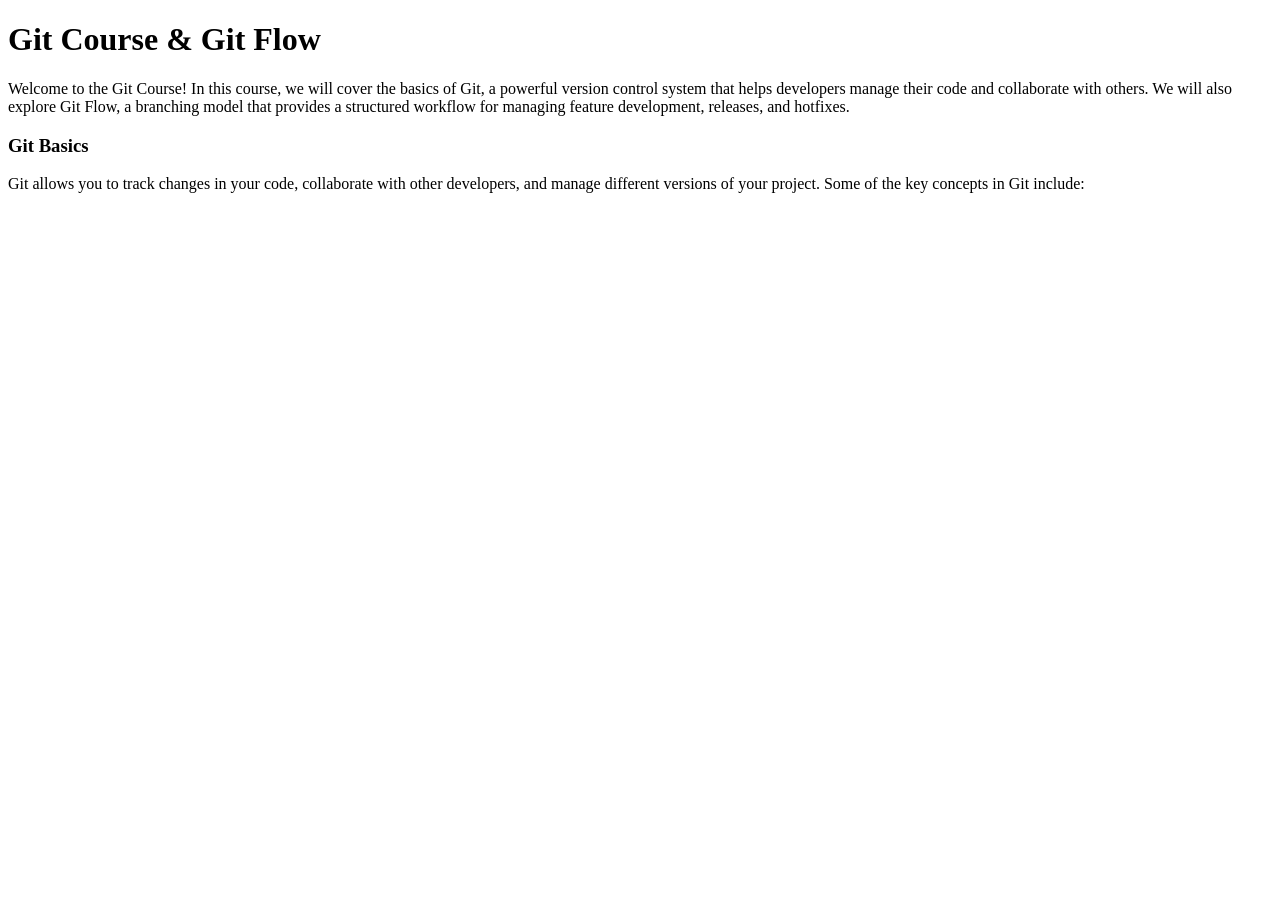
==== index.html @ f0a2d58e "modifiy index.html" ====
<!DOCTYPE html>
<html lang="en">
<head>
    <meta charset="UTF-8">
    <meta name="viewport" content="width=device-width, initial-scale=1.0">
    <title>Git Course & Git Flow</title>
</head>
<body>
    <h1>Git Course & Git Flow</h1>
    <p>Welcome to the Git Course! In this course, we will cover the basics of Git, a powerful version control system that helps developers manage their code and collaborate with others. We will also explore Git Flow, a branching model that provides a structured workflow for managing feature development, releases, and hotfixes.</p>
    <h3>Git Basics</h3>
    <p>Git allows you to track changes in your code, collaborate with other developers, and manage different versions of your project. Some of the key concepts in Git include:</p>
</body>
</html>
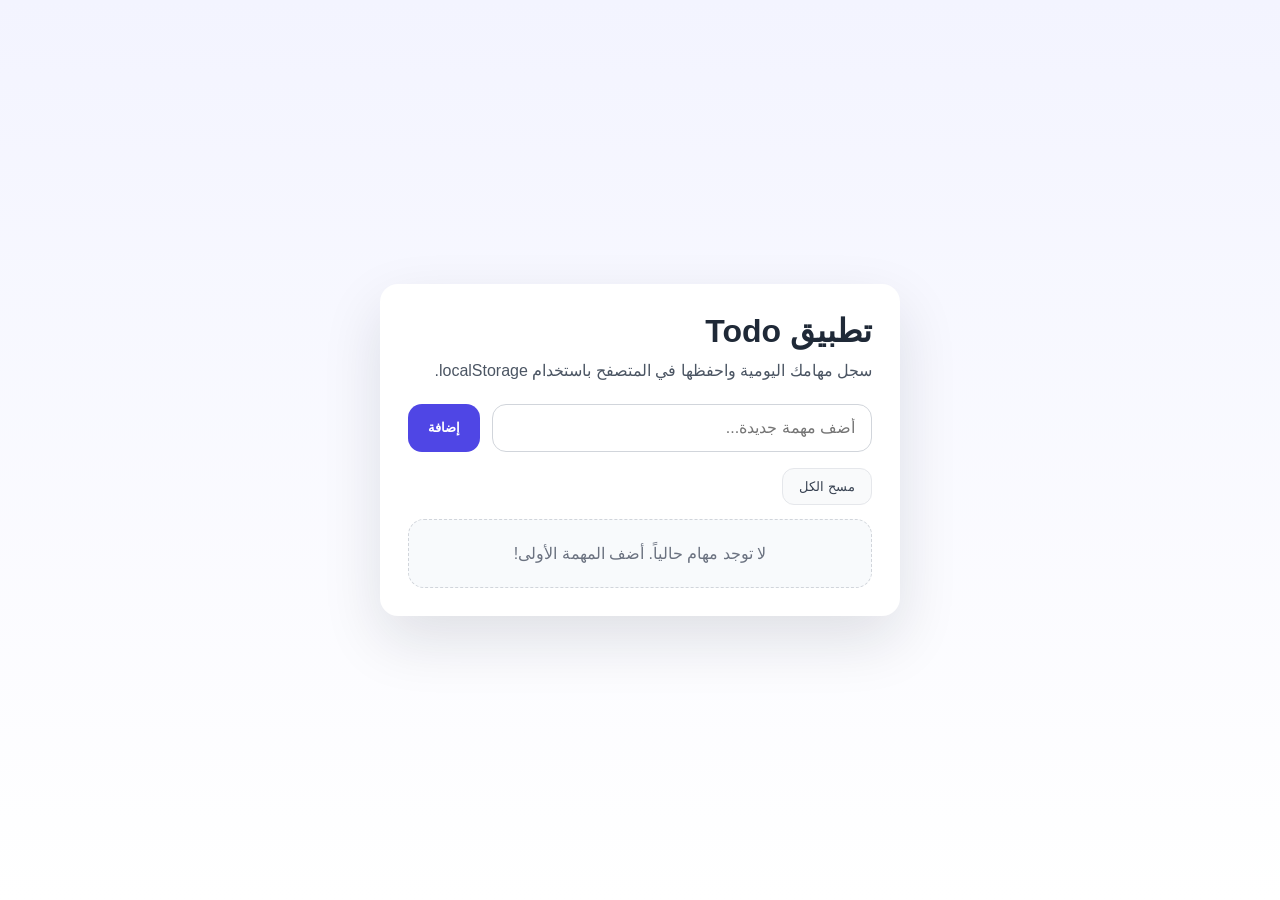
==== commit 7549ea15: "to do app" ====
--- a/index.html
+++ b/index.html
@@ -1,14 +1,34 @@
 <!DOCTYPE html>
-<html lang="en">
+<html lang="ar" dir="rtl">
 <head>
     <meta charset="UTF-8">
     <meta name="viewport" content="width=device-width, initial-scale=1.0">
-    <title>Git Course & Git Flow</title>
+    <title>تطبيق Todo</title>
+    <link rel="stylesheet" href="css/style.css">
 </head>
 <body>
-    <h1>Git Course & Git Flow</h1>
-    <p>Welcome to the Git Course! In this course, we will cover the basics of Git, a powerful version control system that helps developers manage their code and collaborate with others. We will also explore Git Flow, a branching model that provides a structured workflow for managing feature development, releases, and hotfixes.</p>
-    <h3>Git Basics</h3>
-    <p>Git allows you to track changes in your code, collaborate with other developers, and manage different versions of your project. Some of the key concepts in Git include:</p>
+    <div class="todo-app">
+        <header class="app-header">
+            <div>
+                <h1>تطبيق Todo</h1>
+                <p>سجل مهامك اليومية واحفظها في المتصفح باستخدام localStorage.</p>
+            </div>
+        </header>
+
+        <form id="todo-form" class="todo-form">
+            <input id="todo-input" type="text" placeholder="أضف مهمة جديدة..." autocomplete="off">
+            <button type="submit">إضافة</button>
+        </form>
+
+        <div class="todo-controls">
+            <button id="clear-all" type="button">مسح الكل</button>
+        </div>
+
+        <ul id="todo-list" class="todo-list"></ul>
+        <div id="pagination" class="pagination"></div>
+        <p id="empty-state" class="empty-state">لا توجد مهام حالياً. أضف المهمة الأولى!</p>
+    </div>
+
+    <script src="js/script.js"></script>
 </body>
 </html>
--- a/css/style.css
+++ b/css/style.css
@@ -0,0 +1,221 @@
+* {
+    box-sizing: border-box;
+}
+
+body {
+    margin: 0;
+    min-height: 100vh;
+    font-family: "Segoe UI", Tahoma, Geneva, Verdana, sans-serif;
+    background: linear-gradient(180deg, #f3f4ff 0%, #ffffff 100%);
+    color: #1f2937;
+    display: flex;
+    justify-content: center;
+    align-items: center;
+    padding: 24px;
+}
+
+.todo-app {
+    width: min(100%, 520px);
+    background: #ffffff;
+    border-radius: 18px;
+    box-shadow: 0 24px 60px rgba(15, 23, 42, 0.12);
+    padding: 28px;
+}
+
+.app-header h1 {
+    margin: 0 0 8px;
+    font-size: 2rem;
+}
+
+.app-header p {
+    margin: 0;
+    color: #4b5563;
+    line-height: 1.6;
+}
+
+.todo-form {
+    display: flex;
+    gap: 12px;
+    margin: 20px 0 16px;
+}
+
+.todo-form input {
+    flex: 1;
+    padding: 14px 16px;
+    border: 1px solid #d1d5db;
+    border-radius: 14px;
+    font-size: 1rem;
+    outline: none;
+}
+
+.todo-form input:focus {
+    border-color: #6366f1;
+    box-shadow: 0 0 0 4px rgba(99, 102, 241, 0.12);
+}
+
+.todo-form button {
+    padding: 14px 20px;
+    border: none;
+    border-radius: 14px;
+    background: #4f46e5;
+    color: #ffffff;
+    font-weight: 600;
+    cursor: pointer;
+}
+
+.todo-form button:hover {
+    background: #4338ca;
+}
+
+.todo-controls {
+    display: flex;
+    justify-content: flex-start;
+    margin-bottom: 14px;
+}
+
+.todo-controls button {
+    padding: 10px 16px;
+    border: 1px solid #e5e7eb;
+    border-radius: 12px;
+    background: #f9fafb;
+    color: #374151;
+    cursor: pointer;
+}
+
+.todo-controls button:hover {
+    background: #eef2ff;
+}
+
+.todo-list {
+    list-style: none;
+    margin: 0;
+    padding: 0;
+    display: grid;
+    gap: 12px;
+}
+
+.todo-item {
+    display: flex;
+    align-items: center;
+    justify-content: space-between;
+    padding: 16px;
+    background: #f8fafc;
+    border: 1px solid #e5e7eb;
+    border-radius: 16px;
+}
+
+.todo-item.completed {
+    background: #ecfdf5;
+    border-color: #d1fae5;
+}
+
+.todo-item span {
+    flex: 1;
+    margin: 0 12px;
+    word-break: break-word;
+}
+
+.todo-item.completed span {
+    text-decoration: line-through;
+    color: #6b7280;
+}
+
+.todo-content {
+    display: flex;
+    flex-direction: column;
+    gap: 8px;
+    flex: 1;
+    min-width: 0;
+}
+
+.todo-meta {
+    color: #6b7280;
+    font-size: 0.88rem;
+    line-height: 1.4;
+}
+
+.todo-meta span {
+    display: block;
+}
+
+.actions {
+    display: flex;
+    gap: 8px;
+}
+
+.actions button {
+    border: none;
+    padding: 10px 12px;
+    border-radius: 12px;
+    cursor: pointer;
+    font-size: 0.95rem;
+}
+
+.actions button.complete {
+    background: #34d399;
+    color: #ffffff;
+}
+
+.actions button.edit {
+    background: #60a5fa;
+    color: #ffffff;
+}
+
+.actions button.delete {
+    background: #f87171;
+    color: #ffffff;
+}
+
+.empty-state {
+    margin: 0;
+    padding: 24px 16px;
+    text-align: center;
+    color: #6b7280;
+    background: #f8fafc;
+    border: 1px dashed #d1d5db;
+    border-radius: 16px;
+}
+
+.pagination {
+    display: flex;
+    flex-wrap: wrap;
+    gap: 8px;
+    justify-content: center;
+    margin: 16px 0;
+}
+
+.pagination button {
+    min-width: 42px;
+    padding: 10px 12px;
+    border: 1px solid #d1d5db;
+    background: #f9fafb;
+    border-radius: 12px;
+    color: #374151;
+    cursor: pointer;
+}
+
+.pagination button:hover:not(:disabled) {
+    background: #eef2ff;
+}
+
+.pagination button.active {
+    background: #4f46e5;
+    color: #ffffff;
+    border-color: #4f46e5;
+}
+
+.pagination button:disabled {
+    opacity: 0.5;
+    cursor: default;
+}
+
+@media (max-width: 480px) {
+    .todo-form {
+        flex-direction: column;
+    }
+
+    .todo-form button,
+    .todo-controls button {
+        width: 100%;
+    }
+}
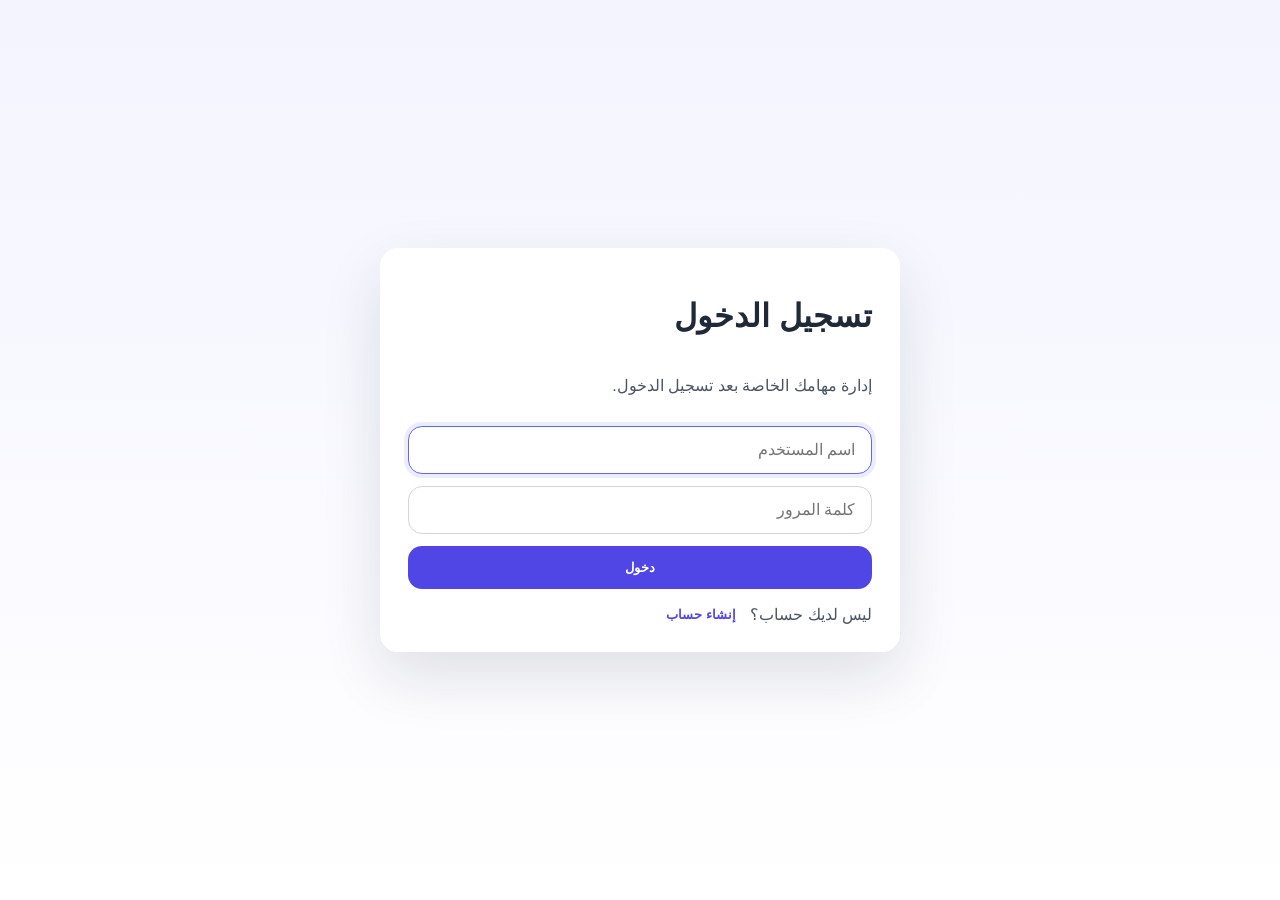
==== commit 69c1f68a: "login system" ====
--- a/index.html
+++ b/index.html
@@ -7,12 +7,29 @@
     <link rel="stylesheet" href="css/style.css">
 </head>
 <body>
-    <div class="todo-app">
+    <div id="auth-section" class="auth-section">
+        <div class="auth-card">
+            <h1 id="auth-title">تسجيل الدخول</h1>
+            <p class="auth-description">إدارة مهامك الخاصة بعد تسجيل الدخول.</p>
+            <form id="auth-form" class="auth-form">
+                <input id="auth-username" type="text" placeholder="اسم المستخدم" autocomplete="username">
+                <input id="auth-password" type="password" placeholder="كلمة المرور" autocomplete="current-password">
+                <button id="auth-submit" type="submit">دخول</button>
+            </form>
+            <p class="auth-footer">
+                <span id="auth-toggle-text">ليس لديك حساب؟</span>
+                <button id="auth-toggle" type="button">إنشاء حساب</button>
+            </p>
+        </div>
+    </div>
+
+    <div id="todo-app" class="todo-app hidden">
         <header class="app-header">
             <div>
                 <h1>تطبيق Todo</h1>
-                <p>سجل مهامك اليومية واحفظها في المتصفح باستخدام localStorage.</p>
+                <p id="welcome-message">سجل مهامك اليومية واحفظها في المتصفح باستخدام localStorage.</p>
             </div>
+            <button id="logout-btn" type="button" class="logout-btn">تسجيل خروج</button>
         </header>
 
         <form id="todo-form" class="todo-form">
--- a/css/style.css
+++ b/css/style.css
@@ -14,12 +14,100 @@
     padding: 24px;
 }
 
+.hidden {
+    display: none !important;
+}
+
+.auth-section,
 .todo-app {
     width: min(100%, 520px);
     background: #ffffff;
     border-radius: 18px;
     box-shadow: 0 24px 60px rgba(15, 23, 42, 0.12);
     padding: 28px;
+}
+
+.auth-card {
+    display: flex;
+    flex-direction: column;
+    gap: 16px;
+}
+
+.auth-form {
+    display: flex;
+    flex-direction: column;
+    gap: 12px;
+    margin-top: 12px;
+}
+
+.auth-form input {
+    padding: 14px 16px;
+    border: 1px solid #d1d5db;
+    border-radius: 14px;
+    font-size: 1rem;
+    outline: none;
+}
+
+.auth-form input:focus {
+    border-color: #6366f1;
+    box-shadow: 0 0 0 4px rgba(99, 102, 241, 0.12);
+}
+
+.auth-form button {
+    padding: 14px 20px;
+    border: none;
+    border-radius: 14px;
+    background: #4f46e5;
+    color: #ffffff;
+    font-weight: 600;
+    cursor: pointer;
+}
+
+.auth-form button:hover {
+    background: #4338ca;
+}
+
+.auth-description {
+    margin: 0;
+    color: #4b5563;
+    line-height: 1.6;
+}
+
+.auth-footer {
+    margin: 0;
+    display: flex;
+    align-items: center;
+    gap: 8px;
+    color: #4b5563;
+}
+
+.auth-footer button {
+    border: none;
+    background: none;
+    color: #4f46e5;
+    font-weight: 700;
+    cursor: pointer;
+}
+
+.todo-app {
+    width: min(100%, 520px);
+    background: #ffffff;
+    border-radius: 18px;
+    box-shadow: 0 24px 60px rgba(15, 23, 42, 0.12);
+    padding: 28px;
+}
+
+.logout-btn {
+    padding: 10px 16px;
+    border: none;
+    border-radius: 14px;
+    background: #ef4444;
+    color: #ffffff;
+    cursor: pointer;
+}
+
+.logout-btn:hover {
+    background: #dc2626;
 }
 
 .app-header h1 {
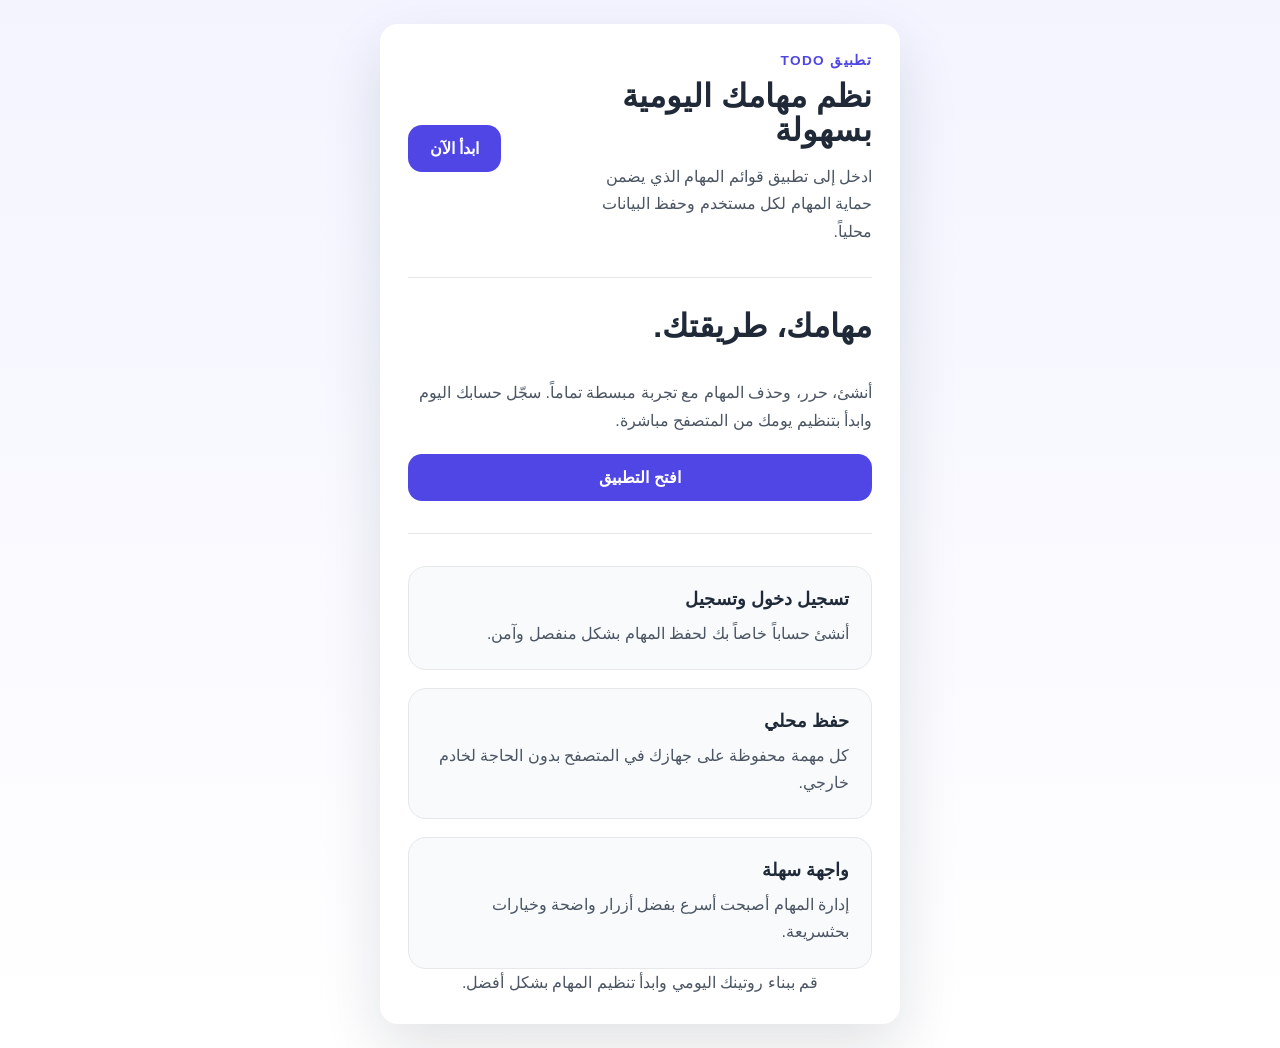
==== commit f34affd8: "simple landing page" ====
--- a/index.html
+++ b/index.html
@@ -3,49 +3,44 @@
 <head>
     <meta charset="UTF-8">
     <meta name="viewport" content="width=device-width, initial-scale=1.0">
-    <title>تطبيق Todo</title>
+    <title>تطبيق Todo - الصفحة الرئيسية</title>
     <link rel="stylesheet" href="css/style.css">
 </head>
 <body>
-    <div id="auth-section" class="auth-section">
-        <div class="auth-card">
-            <h1 id="auth-title">تسجيل الدخول</h1>
-            <p class="auth-description">إدارة مهامك الخاصة بعد تسجيل الدخول.</p>
-            <form id="auth-form" class="auth-form">
-                <input id="auth-username" type="text" placeholder="اسم المستخدم" autocomplete="username">
-                <input id="auth-password" type="password" placeholder="كلمة المرور" autocomplete="current-password">
-                <button id="auth-submit" type="submit">دخول</button>
-            </form>
-            <p class="auth-footer">
-                <span id="auth-toggle-text">ليس لديك حساب؟</span>
-                <button id="auth-toggle" type="button">إنشاء حساب</button>
-            </p>
-        </div>
-    </div>
-
-    <div id="todo-app" class="todo-app hidden">
-        <header class="app-header">
-            <div>
-                <h1>تطبيق Todo</h1>
-                <p id="welcome-message">سجل مهامك اليومية واحفظها في المتصفح باستخدام localStorage.</p>
+    <div class="landing-page">
+        <header class="landing-header">
+            <div class="landing-brand">
+                <p class="eyebrow">تطبيق Todo</p>
+                <h1>نظم مهامك اليومية بسهولة</h1>
+                <p class="landing-intro">ادخل إلى تطبيق قوائم المهام الذي يضمن حماية المهام لكل مستخدم وحفظ البيانات محلياً.</p>
             </div>
-            <button id="logout-btn" type="button" class="logout-btn">تسجيل خروج</button>
+            <a class="landing-link" href="app.html">ابدأ الآن</a>
         </header>
 
-        <form id="todo-form" class="todo-form">
-            <input id="todo-input" type="text" placeholder="أضف مهمة جديدة..." autocomplete="off">
-            <button type="submit">إضافة</button>
-        </form>
+        <section class="hero">
+            <h2>مهامك، طريقتك.</h2>
+            <p>أنشئ، حرر، وحذف المهام مع تجربة مبسطة تماماً. سجّل حسابك اليوم وابدأ بتنظيم يومك من المتصفح مباشرة.</p>
+            <a class="cta-button" href="app.html">افتح التطبيق</a>
+        </section>
 
-        <div class="todo-controls">
-            <button id="clear-all" type="button">مسح الكل</button>
-        </div>
+        <section class="features">
+            <article class="feature">
+                <h3>تسجيل دخول وتسجيل</h3>
+                <p>أنشئ حساباً خاصاً بك لحفظ المهام بشكل منفصل وآمن.</p>
+            </article>
+            <article class="feature">
+                <h3>حفظ محلي</h3>
+                <p>كل مهمة محفوظة على جهازك في المتصفح بدون الحاجة لخادم خارجي.</p>
+            </article>
+            <article class="feature">
+                <h3>واجهة سهلة</h3>
+                <p>إدارة المهام أصبحت أسرع بفضل أزرار واضحة وخيارات بحثسريعة.</p>
+            </article>
+        </section>
 
-        <ul id="todo-list" class="todo-list"></ul>
-        <div id="pagination" class="pagination"></div>
-        <p id="empty-state" class="empty-state">لا توجد مهام حالياً. أضف المهمة الأولى!</p>
+        <footer class="landing-footer">
+            <p>قم ببناء روتينك اليومي وابدأ تنظيم المهام بشكل أفضل.</p>
+        </footer>
     </div>
-
-    <script src="js/script.js"></script>
 </body>
 </html>
--- a/css/style.css
+++ b/css/style.css
@@ -18,6 +18,7 @@
     display: none !important;
 }
 
+.landing-page,
 .auth-section,
 .todo-app {
     width: min(100%, 520px);
@@ -27,6 +28,110 @@
     padding: 28px;
 }
 
+.landing-header {
+    display: flex;
+    align-items: center;
+    justify-content: space-between;
+    gap: 24px;
+    margin-bottom: 32px;
+}
+
+.landing-brand {
+    max-width: 60%;
+}
+
+.eyebrow {
+    margin: 0 0 12px;
+    color: #4f46e5;
+    font-weight: 700;
+    letter-spacing: .1em;
+    text-transform: uppercase;
+    font-size: 0.85rem;
+}
+
+.landing-header h1,
+.hero h2 {
+    margin: 0 0 16px;
+    font-size: clamp(2rem, 2.5vw, 3rem);
+    line-height: 1.05;
+}
+
+.landing-intro,
+.hero p,
+.feature p,
+.landing-footer p {
+    margin: 0;
+    color: #4b5563;
+    line-height: 1.7;
+}
+
+.landing-link,
+.cta-button {
+    display: inline-flex;
+    align-items: center;
+    justify-content: center;
+    padding: 14px 22px;
+    border-radius: 14px;
+    background: #4f46e5;
+    color: #ffffff;
+    text-decoration: none;
+    font-weight: 700;
+    transition: transform 0.2s ease, background 0.2s ease;
+}
+
+.landing-link:hover,
+.cta-button:hover {
+    background: #4338ca;
+    transform: translateY(-1px);
+}
+
+.hero {
+    display: grid;
+    gap: 20px;
+    padding: 32px 0;
+    border-top: 1px solid #e5e7eb;
+    border-bottom: 1px solid #e5e7eb;
+    margin-bottom: 32px;
+}
+
+.features {
+    display: grid;
+    gap: 18px;
+}
+
+.feature {
+    padding: 22px;
+    border-radius: 18px;
+    background: #f8fafc;
+    border: 1px solid #e5e7eb;
+}
+
+.feature h3 {
+    margin: 0 0 10px;
+    font-size: 1.1rem;
+}
+
+.landing-footer {
+    text-align: center;
+    color: #374151;
+}
+
+@media (max-width: 640px) {
+    .landing-header {
+        flex-direction: column;
+        align-items: flex-start;
+    }
+
+    .landing-brand {
+        max-width: 100%;
+    }
+
+    .landing-link,
+    .cta-button {
+        width: 100%;
+    }
+}
+
 .auth-card {
     display: flex;
     flex-direction: column;
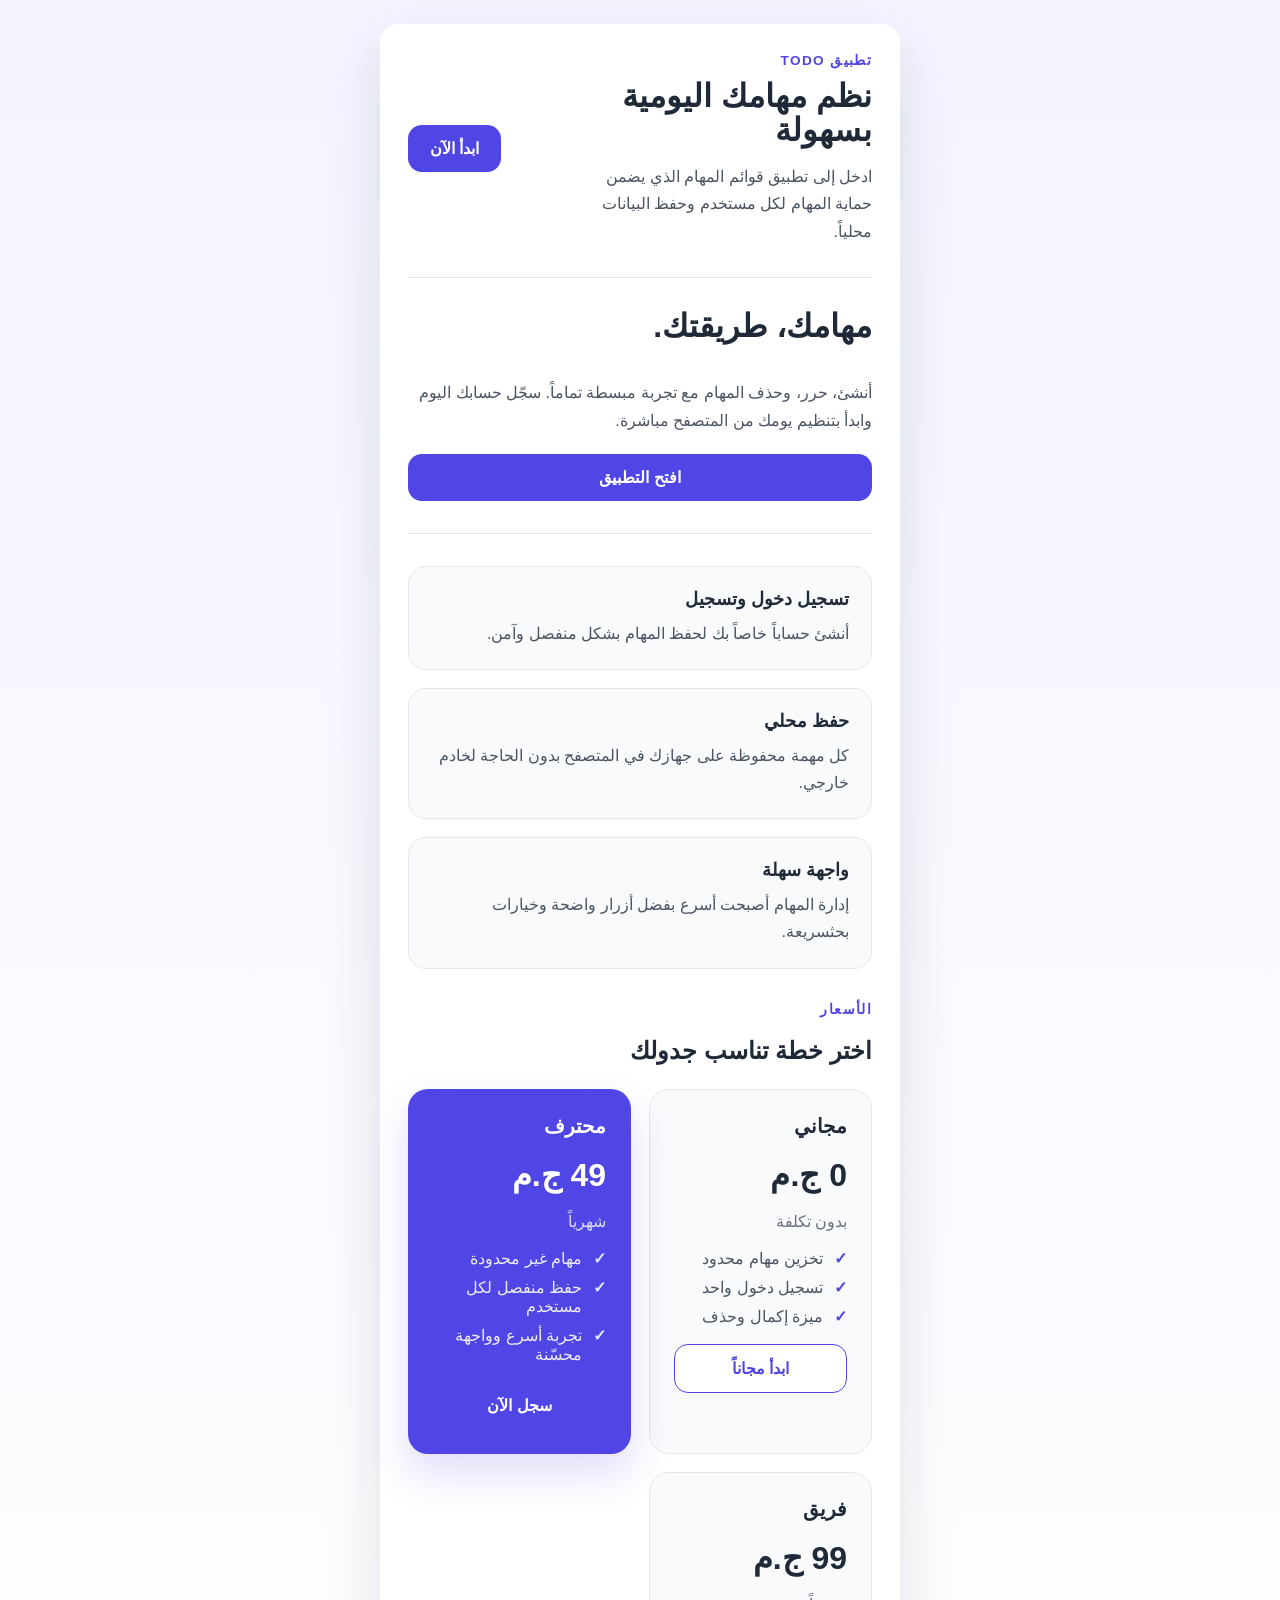
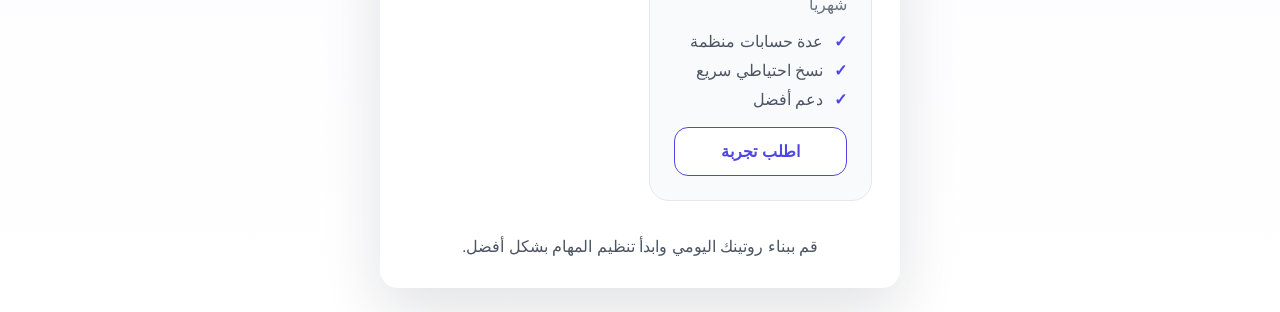
==== commit 1cae4fb0: "pricing table" ====
--- a/index.html
+++ b/index.html
@@ -38,6 +38,48 @@
             </article>
         </section>
 
+        <section class="pricing">
+            <div class="pricing-header">
+                <p class="eyebrow">الأسعار</p>
+                <h2>اختر خطة تناسب جدولك</h2>
+            </div>
+            <div class="pricing-grid">
+                <article class="pricing-card">
+                    <h3>مجاني</h3>
+                    <p class="price">0 ج.م</p>
+                    <p class="price-subtitle">بدون تكلفة</p>
+                    <ul class="price-features">
+                        <li>تخزين مهام محدود</li>
+                        <li>تسجيل دخول واحد</li>
+                        <li>ميزة إكمال وحذف</li>
+                    </ul>
+                    <a class="cta-button outline" href="app.html">ابدأ مجاناً</a>
+                </article>
+                <article class="pricing-card featured">
+                    <h3>محترف</h3>
+                    <p class="price">49 ج.م</p>
+                    <p class="price-subtitle">شهرياً</p>
+                    <ul class="price-features">
+                        <li>مهام غير محدودة</li>
+                        <li>حفظ منفصل لكل مستخدم</li>
+                        <li>تجربة أسرع وواجهة محسّنة</li>
+                    </ul>
+                    <a class="cta-button" href="app.html">سجل الآن</a>
+                </article>
+                <article class="pricing-card">
+                    <h3>فريق</h3>
+                    <p class="price">99 ج.م</p>
+                    <p class="price-subtitle">شهرياً</p>
+                    <ul class="price-features">
+                        <li>عدة حسابات منظمة</li>
+                        <li>نسخ احتياطي سريع</li>
+                        <li>دعم أفضل</li>
+                    </ul>
+                    <a class="cta-button outline" href="app.html">اطلب تجربة</a>
+                </article>
+            </div>
+        </section>
+
         <footer class="landing-footer">
             <p>قم ببناء روتينك اليومي وابدأ تنظيم المهام بشكل أفضل.</p>
         </footer>
--- a/css/style.css
+++ b/css/style.css
@@ -111,6 +111,103 @@
     font-size: 1.1rem;
 }
 
+.pricing {
+    margin: 32px 0;
+}
+
+.pricing-header {
+    margin-bottom: 24px;
+}
+
+.pricing-grid {
+    display: grid;
+    gap: 18px;
+    grid-template-columns: repeat(auto-fit, minmax(180px, 1fr));
+}
+
+.pricing-card {
+    padding: 24px;
+    border-radius: 20px;
+    background: #f8fafc;
+    border: 1px solid #e5e7eb;
+    display: flex;
+    flex-direction: column;
+    gap: 18px;
+}
+
+.pricing-card.featured {
+    background: #4f46e5;
+    color: #ffffff;
+    border-color: transparent;
+    box-shadow: 0 20px 40px rgba(79, 70, 229, 0.18);
+}
+
+.pricing-card.featured .price-features li {
+    color: rgba(255, 255, 255, 0.9);
+}
+
+.pricing-card h3 {
+    margin: 0;
+    font-size: 1.25rem;
+}
+
+.price {
+    margin: 0;
+    font-size: 2rem;
+    font-weight: 700;
+}
+
+.price-subtitle {
+    margin: 0;
+    color: #6b7280;
+}
+
+.pricing-card.featured .price-subtitle {
+    color: rgba(255, 255, 255, 0.8);
+}
+
+.price-features {
+    list-style: none;
+    padding: 0;
+    margin: 0;
+    display: grid;
+    gap: 10px;
+    color: #4b5563;
+}
+
+.pricing-card.featured .price-features {
+    color: rgba(255, 255, 255, 0.9);
+}
+
+.price-features li {
+    position: relative;
+    padding-right: 24px;
+}
+
+.price-features li::before {
+    content: '✓';
+    position: absolute;
+    right: 0;
+    color: #4f46e5;
+    font-weight: 700;
+}
+
+.pricing-card.featured .price-features li::before {
+    color: #dbeafe;
+}
+
+.cta-button.outline {
+    background: #ffffff;
+    color: #4f46e5;
+    border: 1px solid #4f46e5;
+}
+
+.pricing-card.featured .cta-button.outline {
+    background: rgba(255, 255, 255, 0.16);
+    color: #ffffff;
+    border-color: rgba(255, 255, 255, 0.32);
+}
+
 .landing-footer {
     text-align: center;
     color: #374151;
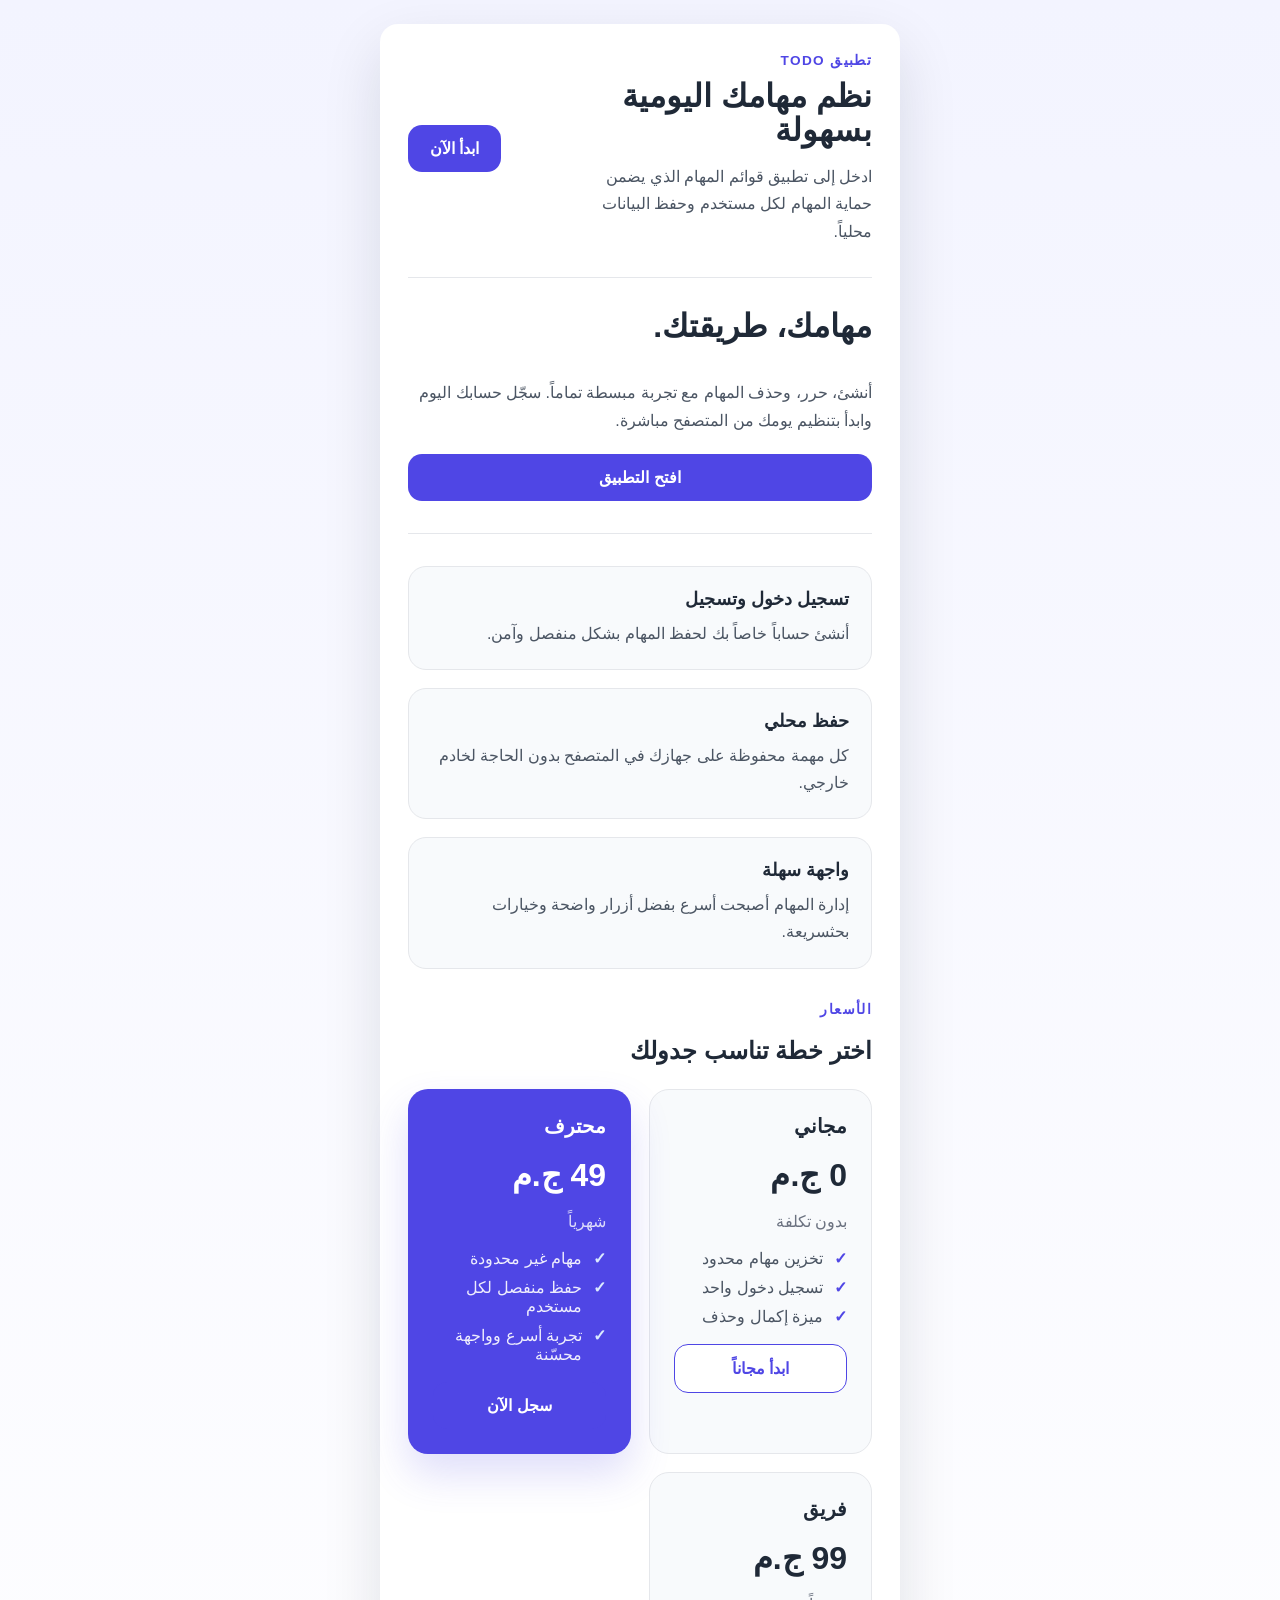
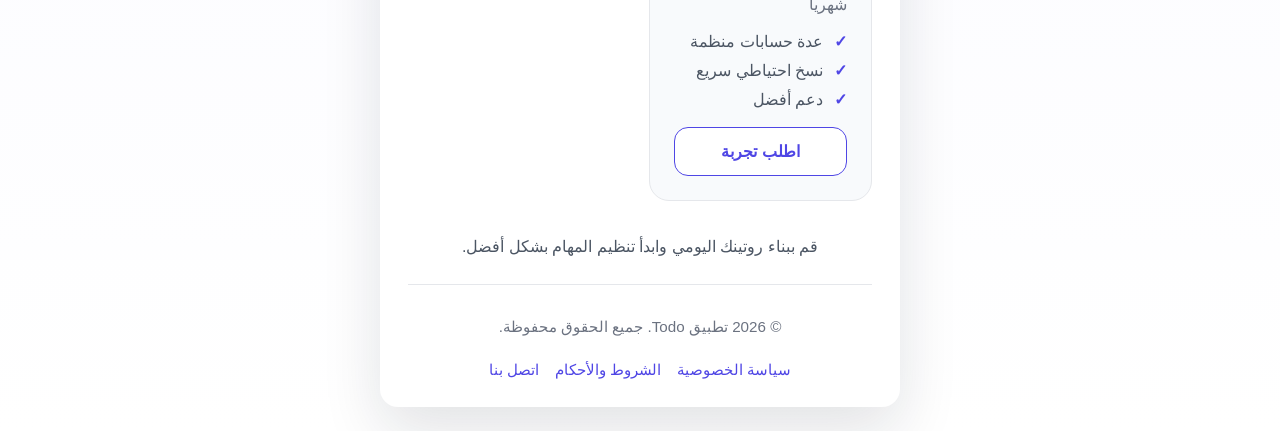
==== commit 881d8b1f: "add footer" ====
--- a/index.html
+++ b/index.html
@@ -83,6 +83,15 @@
         <footer class="landing-footer">
             <p>قم ببناء روتينك اليومي وابدأ تنظيم المهام بشكل أفضل.</p>
         </footer>
+
+        <footer class="site-footer">
+            <p>© 2026 تطبيق Todo. جميع الحقوق محفوظة.</p>
+            <div class="footer-links">
+                <a href="#">سياسة الخصوصية</a>
+                <a href="#">الشروط والأحكام</a>
+                <a href="#">اتصل بنا</a>
+            </div>
+        </footer>
     </div>
 </body>
 </html>
--- a/css/style.css
+++ b/css/style.css
@@ -213,6 +213,38 @@
     color: #374151;
 }
 
+.site-footer {
+    margin-top: 24px;
+    padding-top: 18px;
+    border-top: 1px solid #e5e7eb;
+    display: flex;
+    flex-direction: column;
+    gap: 10px;
+    align-items: center;
+    color: #6b7280;
+    font-size: 0.95rem;
+}
+
+.site-footer .footer-links {
+    display: flex;
+    flex-wrap: wrap;
+    gap: 16px;
+    justify-content: center;
+}
+
+.site-footer .footer-links a {
+    color: #4f46e5;
+    text-decoration: none;
+}
+
+.site-footer .footer-links a:hover {
+    text-decoration: underline;
+}
+
+.app-footer {
+    margin-top: 32px;
+}
+
 @media (max-width: 640px) {
     .landing-header {
         flex-direction: column;
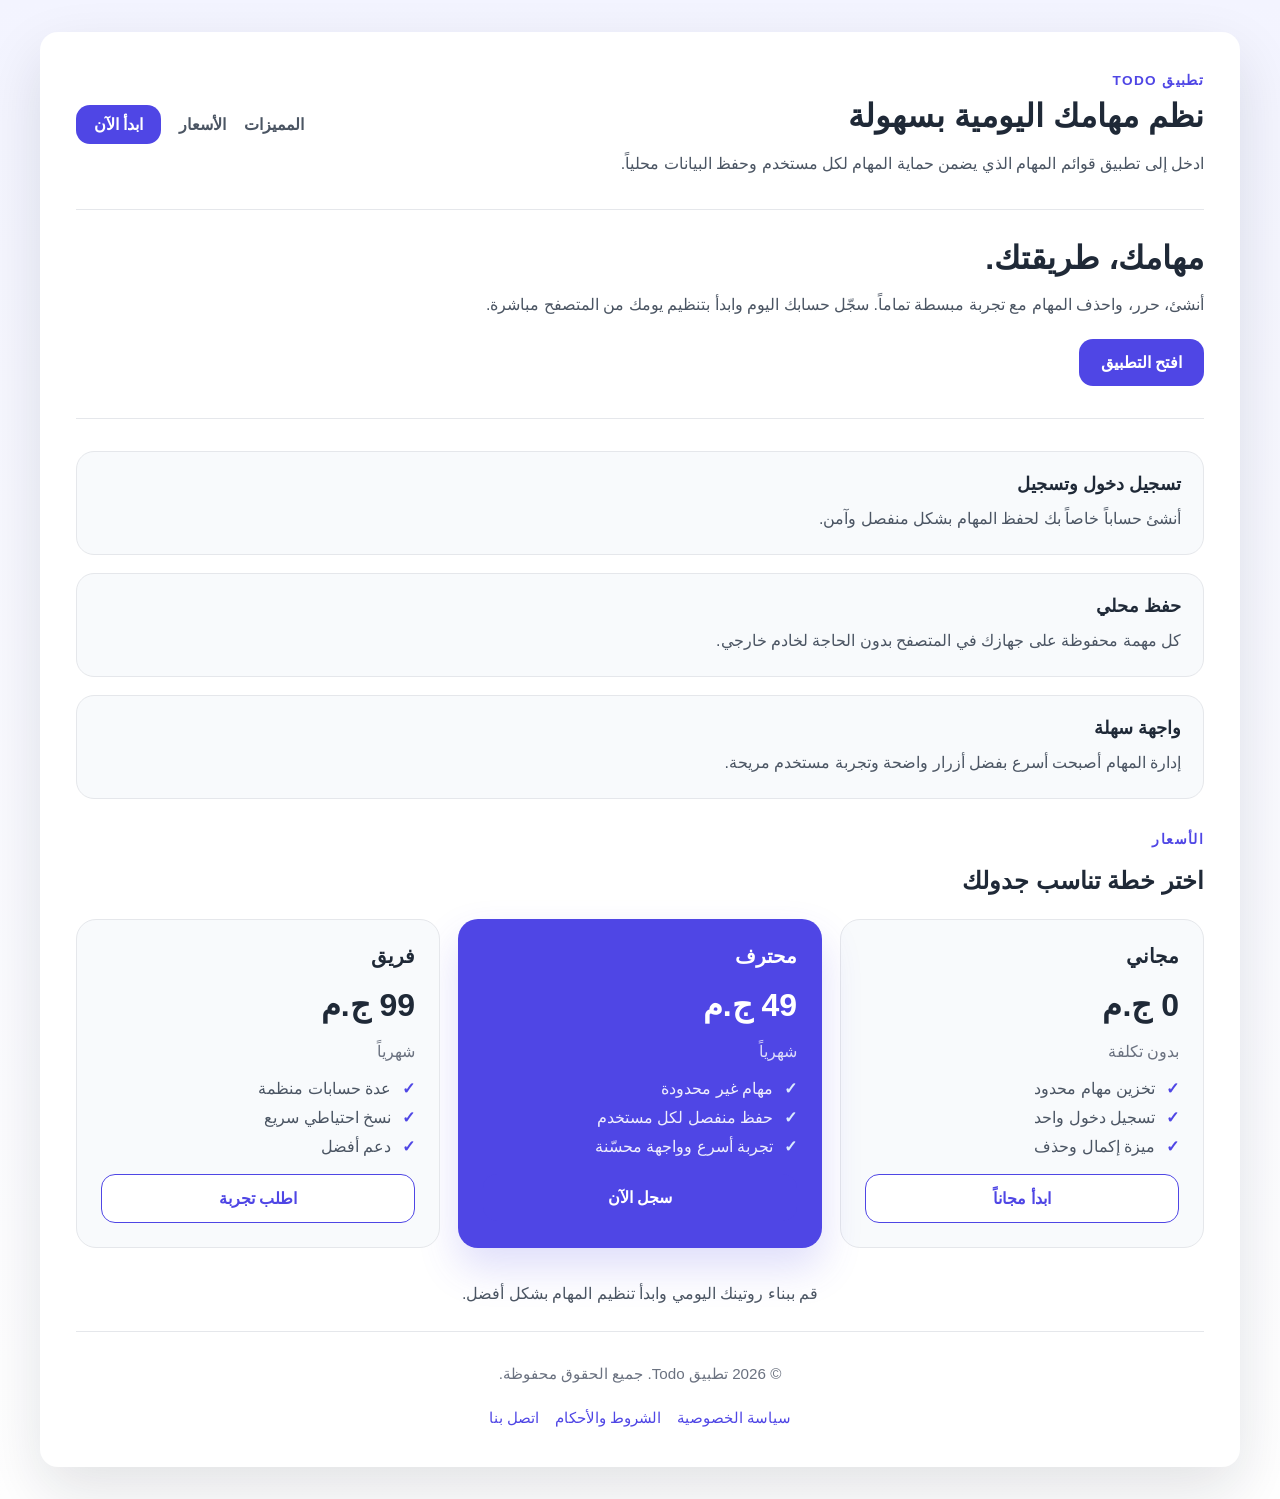
==== commit 1ff56d95: "fixing the landing page" ====
--- a/index.html
+++ b/index.html
@@ -14,16 +14,31 @@
                 <h1>نظم مهامك اليومية بسهولة</h1>
                 <p class="landing-intro">ادخل إلى تطبيق قوائم المهام الذي يضمن حماية المهام لكل مستخدم وحفظ البيانات محلياً.</p>
             </div>
-            <a class="landing-link" href="app.html">ابدأ الآن</a>
+            <div class="landing-actions">
+                <button id="nav-toggle" class="nav-toggle" aria-label="فتح القائمة">
+                    <span></span>
+                    <span></span>
+                    <span></span>
+                </button>
+                <nav id="nav-links" class="nav-links">
+                    <a class="nav-link" href="#features">المميزات</a>
+                    <a class="nav-link" href="#pricing">الأسعار</a>
+                    <a class="nav-link nav-primary" href="app.html">ابدأ الآن</a>
+                </nav>
+            </div>
         </header>
 
         <section class="hero">
-            <h2>مهامك، طريقتك.</h2>
-            <p>أنشئ، حرر، وحذف المهام مع تجربة مبسطة تماماً. سجّل حسابك اليوم وابدأ بتنظيم يومك من المتصفح مباشرة.</p>
-            <a class="cta-button" href="app.html">افتح التطبيق</a>
+            <div>
+                <h2>مهامك، طريقتك.</h2>
+                <p>أنشئ، حرر، واحذف المهام مع تجربة مبسطة تماماً. سجّل حسابك اليوم وابدأ بتنظيم يومك من المتصفح مباشرة.</p>
+            </div>
+            <div class="hero-actions">
+                <a class="cta-button" href="app.html">افتح التطبيق</a>
+            </div>
         </section>
 
-        <section class="features">
+        <section id="features" class="features">
             <article class="feature">
                 <h3>تسجيل دخول وتسجيل</h3>
                 <p>أنشئ حساباً خاصاً بك لحفظ المهام بشكل منفصل وآمن.</p>
@@ -34,11 +49,11 @@
             </article>
             <article class="feature">
                 <h3>واجهة سهلة</h3>
-                <p>إدارة المهام أصبحت أسرع بفضل أزرار واضحة وخيارات بحثسريعة.</p>
+                <p>إدارة المهام أصبحت أسرع بفضل أزرار واضحة وتجربة مستخدم مريحة.</p>
             </article>
         </section>
 
-        <section class="pricing">
+        <section id="pricing" class="pricing">
             <div class="pricing-header">
                 <p class="eyebrow">الأسعار</p>
                 <h2>اختر خطة تناسب جدولك</h2>
@@ -93,5 +108,13 @@
             </div>
         </footer>
     </div>
+
+    <script>
+        const navToggle = document.getElementById('nav-toggle');
+        const navLinks = document.getElementById('nav-links');
+        navToggle.addEventListener('click', () => {
+            navLinks.classList.toggle('open');
+        });
+    </script>
 </body>
 </html>
--- a/css/style.css
+++ b/css/style.css
@@ -10,15 +10,24 @@
     color: #1f2937;
     display: flex;
     justify-content: center;
-    align-items: center;
-    padding: 24px;
+    align-items: flex-start;
+    padding: 32px;
 }
 
 .hidden {
     display: none !important;
 }
 
-.landing-page,
+.landing-page {
+    width: min(100%, 1200px);
+    max-width: 1200px;
+    background: #ffffff;
+    border-radius: 18px;
+    box-shadow: 0 24px 60px rgba(15, 23, 42, 0.12);
+    padding: 40px 36px;
+    margin: 0 auto;
+}
+
 .auth-section,
 .todo-app {
     width: min(100%, 520px);
@@ -34,6 +43,71 @@
     justify-content: space-between;
     gap: 24px;
     margin-bottom: 32px;
+    flex-wrap: wrap;
+}
+
+.landing-actions {
+    display: flex;
+    align-items: center;
+    gap: 18px;
+}
+
+.nav-links {
+    display: flex;
+    align-items: center;
+    gap: 18px;
+}
+
+.nav-link {
+    color: #4b5563;
+    text-decoration: none;
+    font-weight: 600;
+}
+
+.nav-link.nav-primary {
+    background: #4f46e5;
+    color: #ffffff;
+    padding: 10px 18px;
+    border-radius: 14px;
+}
+
+.nav-link:hover {
+    color: #4f46e5;
+}
+
+.nav-toggle {
+    display: none;
+    width: 42px;
+    height: 42px;
+    border: none;
+    border-radius: 14px;
+    background: #f3f4ff;
+    cursor: pointer;
+    align-items: center;
+    justify-content: center;
+    padding: 0;
+}
+
+.nav-toggle span {
+    display: block;
+    width: 18px;
+    height: 2px;
+    background: #4f46e5;
+    border-radius: 999px;
+    margin: 4px 0;
+}
+
+.hero {
+    gap: 20px;
+    padding: 32px 0;
+    border-top: 1px solid #e5e7eb;
+    border-bottom: 1px solid #e5e7eb;
+    margin-bottom: 32px;
+}
+
+.hero-actions {
+    display: flex;
+    justify-content: flex-start;
 }
 
 .landing-brand {
@@ -245,7 +319,7 @@
     margin-top: 32px;
 }
 
-@media (max-width: 640px) {
+@media (max-width: 860px) {
     .landing-header {
         flex-direction: column;
         align-items: flex-start;
@@ -255,9 +329,56 @@
         max-width: 100%;
     }
 
+    .landing-actions {
+        width: 100%;
+        justify-content: space-between;
+    }
+
+    .nav-toggle {
+        display: inline-flex;
+    }
+
+    .nav-links {
+        display: none;
+        width: 100%;
+        flex-direction: column;
+        gap: 0;
+        margin-top: 16px;
+        padding-top: 16px;
+        border-top: 1px solid #e5e7eb;
+    }
+
+    .nav-links.open {
+        display: flex;
+    }
+
+    .nav-link {
+        width: 100%;
+        padding: 12px 0;
+    }
+
+    .nav-link.nav-primary {
+        border-radius: 14px;
+    }
+
+    .hero-actions,
     .landing-link,
     .cta-button {
         width: 100%;
+    }
+}
+
+@media (max-width: 640px) {
+    .landing-header {
+        gap: 16px;
+    }
+
+    .landing-page {
+        padding: 28px 20px;
+    }
+
+    .pricing-grid {
+        grid-template-columns: 1fr;
     }
 }
 
